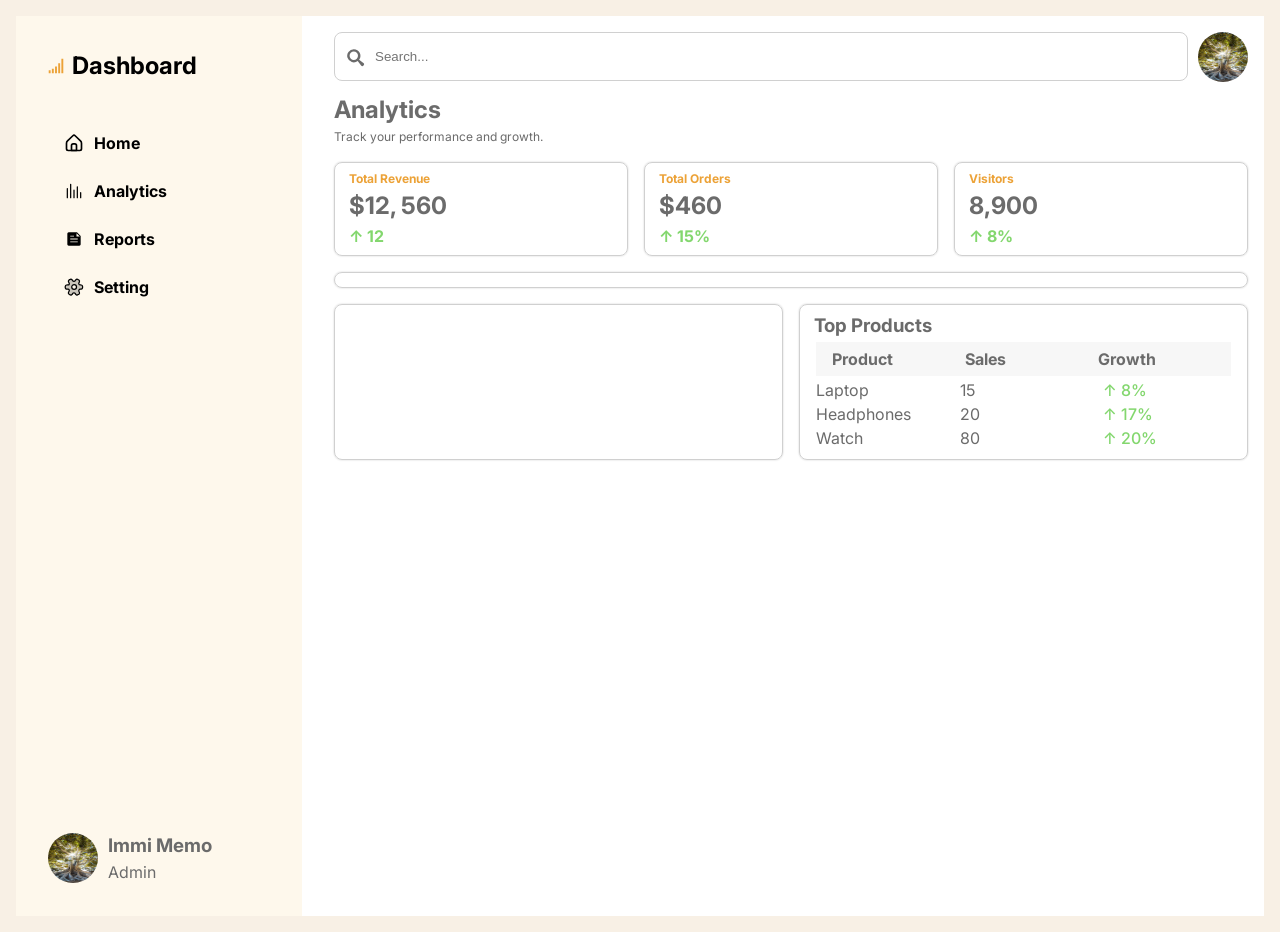
==== analytics.html @ 78d461d9 "Added a resuable styles file, built the analytics page, improved the UI and squashed some bugs" ====
<!doctype html>
<html lang="en">
  <head>
    <meta charset="UTF-8" />
    <meta name="viewport" content="width=device-width, initial-scale=1.0" />
    <title>Document</title>
    <link rel="stylesheet" href="css/analytics.css" />

    <!-- Google font family link 'Inter' -->
    <link rel="preconnect" href="https://fonts.googleapis.com" />
    <link rel="preconnect" href="https://fonts.gstatic.com" crossorigin />
    <link
      href="https://fonts.googleapis.com/css2?family=Inter:ital,opsz,wght@0,14..32,100..900;1,14..32,100..900&family=Lato:wght@100;300;400;700;900&family=Open+Sans:ital,wght@0,300..800;1,300..800&family=Poppins:ital,wght@0,300;0,400;0,500;0,600;0,700;0,900;1,300;1,400&family=Roboto+Serif:ital,opsz,wght@0,8..144,100..900;1,8..144,100..900&display=swap"
      rel="stylesheet"
    />
  </head>
  <body>
    <!-- Outer dashboard layout -->
    <section class="dashboard">
      <!-- Aside / Sidebar -->

      <aside class="aside" id="sidebar">
        <!-- Sidebar Heading -->
        <div class="dashboard-title">
          <svg
            xmlns="http://www.w3.org/2000/svg"
            width="1em"
            height="1em"
            viewBox="0 0 512 512"
            class="dashboard-icon"
          >
            <path d="M0 0h512v512H0z" fill="none" />
            <path
              fill="currentColor"
              d="M428.4 27.8v456.4h60.9V27.8zM327 168.2v316h60.8v-316zM225.4 273.6v210.6h61V273.6zM124 343.8v140.4h60.9V343.8zM22.67 394.9v89.3h60.84v-89.3z"
            />
          </svg>

          <h2>Dashboard</h2>
        </div>

        <!-- Sidebar menu links -->
        <ul class="sidebar-menu">
          <li>
            <a href="home.html">
              <svg
                xmlns="http://www.w3.org/2000/svg"
                width="1em"
                height="1em"
                viewBox="0 0 24 24"
              >
                <path d="M0 0h24v24H0z" fill="none" />
                <g
                  fill="none"
                  stroke="currentColor"
                  stroke-linecap="round"
                  stroke-linejoin="round"
                  stroke-width="2"
                >
                  <path
                    d="M21 19v-6.733a4 4 0 0 0-1.245-2.9L13.378 3.31a2 2 0 0 0-2.755 0L4.245 9.367A4 4 0 0 0 3 12.267V19a2 2 0 0 0 2 2h14a2 2 0 0 0 2-2"
                  />
                  <path d="M9 15a2 2 0 0 1 2-2h2a2 2 0 0 1 2 2v6H9z" />
                </g>
              </svg>
              Home
            </a>
          </li>

          <li>
            <a href="analytics.html">
              <svg
                xmlns="http://www.w3.org/2000/svg"
                width="1em"
                height="1em"
                viewBox="0 0 24 24"
              >
                <path d="M0 0h24v24H0z" fill="none" />
                <path
                  fill="none"
                  stroke="currentColor"
                  stroke-linecap="round"
                  stroke-linejoin="round"
                  stroke-width="1.5"
                  d="M4 9v11M8 4v16m4-9v9m4-13v13m4-6v6"
                />
              </svg>
              Analytics
            </a>
          </li>

          <li>
            <a href="reports.html">
              <svg
                xmlns="http://www.w3.org/2000/svg"
                width="1em"
                height="1em"
                viewBox="0 0 24 24"
              >
                <path d="M0 0h24v24H0z" fill="none" />
                <path
                  fill="currentColor"
                  d="M5.616 20q-.691 0-1.153-.462T4 18.384V5.616q0-.691.463-1.153T5.616 4h9.961L20 8.423v9.962q0 .69-.462 1.153T18.384 20zM7.5 16h9v-1h-9zm0-3.5h9v-1h-9zM15 9h4l-4-4zM7.5 9H12V8H7.5z"
                />
              </svg>
              Reports
            </a>
          </li>

          <li>
            <a href="setting.html">
              <svg
                xmlns="http://www.w3.org/2000/svg"
                width="1em"
                height="1em"
                viewBox="0 0 24 24"
              >
                <path d="M0 0h24v24H0z" fill="none" />
                <g fill="none">
                  <path
                    fill="currentColor"
                    fill-rule="evenodd"
                    d="M1.48 12.67c0 .94 0 1.41.3 1.7c.29.3.76.3 1.7.3h1.45c.27 0 .4 0 .52.03a1 1 0 0 1 .47.27c.09.09.16.2.29.43s.2.35.23.47a1 1 0 0 1 0 .54c-.03.12-.1.24-.23.47l-.67 1.15c-.47.82-.7 1.23-.6 1.63c.11.4.52.63 1.34 1.1l.95.55c.81.47 1.22.7 1.62.6s.64-.51 1.1-1.33l.41-.7c.24-.4.35-.6.53-.73l.16-.1c.2-.09.43-.09.9-.09c.45 0 .69 0 .88.1l.17.09c.17.12.29.32.52.72l.4.7c.48.83.71 1.23 1.11 1.34c.4.1.81-.13 1.63-.6l.95-.55c.82-.47 1.22-.7 1.33-1.1c.1-.4-.13-.81-.6-1.63l-.41-.71c-.28-.5-.42-.74-.43-1q0-.15.04-.3c.07-.24.27-.44.67-.84c.22-.22.33-.33.46-.4l.17-.07c.15-.04.3-.04.62-.04h.82c.95 0 1.42 0 1.71-.3c.3-.29.3-.76.3-1.7v-1.1c0-.94 0-1.41-.3-1.7s-.76-.3-1.7-.3h-.83c-.32 0-.47 0-.62-.04l-.17-.08a2 2 0 0 1-.46-.4c-.4-.4-.6-.6-.67-.84a1 1 0 0 1-.04-.3c0-.26.15-.5.43-.99l.41-.71c.47-.82.7-1.23.6-1.63s-.51-.64-1.33-1.1l-.95-.55c-.82-.48-1.23-.71-1.63-.6s-.63.51-1.1 1.33l-.41.7c-.23.4-.35.6-.52.73l-.17.1c-.2.08-.43.08-.89.08s-.7 0-.89-.09l-.16-.1c-.18-.12-.3-.32-.53-.72l-.4-.7c-.47-.82-.71-1.23-1.11-1.33s-.8.12-1.62.6l-.95.54c-.82.47-1.23.71-1.34 1.11c-.1.4.13.8.6 1.63l.67 1.15c.13.23.2.34.23.46a1 1 0 0 1 0 .55c-.03.12-.1.23-.23.46s-.2.35-.29.44a1 1 0 0 1-.47.27c-.12.03-.25.03-.52.03H3.48c-.94 0-1.41 0-1.7.3c-.3.29-.3.76-.3 1.7zm7.8-.55a2.87 2.87 0 1 0 5.75 0a2.87 2.87 0 0 0-5.75 0"
                    clip-rule="evenodd"
                    opacity=".2"
                  />
                  <path
                    stroke="currentColor"
                    stroke-linecap="round"
                    stroke-linejoin="round"
                    stroke-width="1.5"
                    d="M12.15 9.24a2.87 2.87 0 0 0-2.87 2.88a2.87 2.87 0 1 0 2.87-2.88"
                  />
                  <path
                    stroke="currentColor"
                    stroke-linecap="round"
                    stroke-linejoin="round"
                    stroke-width="1.5"
                    d="M4.03 14.67h.9a1.47 1.47 0 0 1 1.28 2.2l-.4.69a6 6 0 0 0-.44.86a2 2 0 0 0 .56 2.09c.16.14.38.27.82.53l.08.05c.37.2.55.31.72.37a2 2 0 0 0 2.2-.6c.12-.13.22-.3.43-.67l.18-.32a1.82 1.82 0 0 1 3.16 0l.18.32c.21.36.32.54.43.68a2 2 0 0 0 2.2.59c.18-.06.36-.16.72-.37l.24-.14c.3-.17.44-.26.56-.35a2 2 0 0 0 .62-2.31a5 5 0 0 0-.31-.58l-.23-.4a1.77 1.77 0 0 1 1.53-2.64h.3c.49 0 .73 0 .93-.04a2 2 0 0 0 1.55-1.56c.04-.2.04-.44.04-.92v-.06c0-.48 0-.72-.04-.92A2 2 0 0 0 20.7 9.6c-.2-.04-.44-.04-.92-.04h-.31a1.77 1.77 0 0 1-1.53-2.65l.23-.4c.17-.3.25-.44.3-.57a2 2 0 0 0-.61-2.32a5 5 0 0 0-.56-.34l-.24-.14c-.36-.2-.54-.31-.71-.37a2 2 0 0 0-2.2.59a5 5 0 0 0-.44.68l-.18.31a1.82 1.82 0 0 1-3.16 0l-.18-.31a5 5 0 0 0-.43-.68a2 2 0 0 0-2.2-.6a7 7 0 0 0-.72.38l-.08.05c-.44.25-.66.38-.82.53a2 2 0 0 0-.56 2.08c.07.2.2.43.45.87l.39.68a1.48 1.48 0 0 1-1.28 2.21h-.9c-.51 0-.77 0-.98.05a2 2 0 0 0-1.52 1.52c-.05.21-.05.47-.05.98c0 .5 0 .76.05.97a2 2 0 0 0 1.52 1.53c.21.05.47.05.98.05"
                  />
                </g>
              </svg>

              Setting
            </a>
          </li>
        </ul>

        <!-- Sidebar Profile -->
        <div class="profile-container">
          <!-- Image container -->
          <div class="image-container">
            <img src="./assests/images/nature.jpg" alt="" />
          </div>

          <section>
            <h3>Immi Memo</h3>
            <p>Admin</p>
          </section>
        </div>
      </aside>

      <!-- Main content -->
      <main>
        <!-- Header -->
        <header class="header">
          <!-- Search input -->
          <div class="search-container">
            <svg
              xmlns="http://www.w3.org/2000/svg"
              width="1em"
              height="1em"
              viewBox="0 0 16 16"
              class="search-icon"
            >
              <path d="M0 0h16v16H0z" fill="none" />
              <path
                fill="currentColor"
                d="M6.5 1a5.5 5.5 0 0 1 4.437 8.749l3.556 2.846a1.351 1.351 0 1 1-1.898 1.898l-2.846-3.556A5.5 5.5 0 1 1 6.5 1m0 2a3.5 3.5 0 1 0 0 7a3.5 3.5 0 0 0 0-7"
              />
            </svg>

            <input
              type="search"
              name="search"
              id="search"
              placeholder="Search..."
            />
          </div>

          <!-- Profile -->
          <div class="header-profile-container">
            <img src="./assests/images/nature.jpg" alt="" />
          </div>
        </header>

        <!-- Stats Cards -->
        <section>
          <div class="analytics">
            <h2>Analytics</h2>
            <p>Track your performance and growth.</p>
          </div>

          <div class="stats-cards">
            <div class="card">
              <p>Total Revenue</p>
              <p>$12, 560</p>
              <p>↑ 12</p>
            </div>

            <div class="card">
              <p>Total Orders</p>
              <p>$460</p>
              <p>↑ 15%</p>
            </div>

            <div class="card">
              <p>Visitors</p>
              <p>8,900</p>
              <p>↑ 8%</p>
            </div>
          </div>
        </section>

        <!-- Graph -->
        <section>
          <div class="card"></div>
        </section>

        <!-- Orders -->
        <section>
          <div class="overview-breakdown">
            <div class="card"></div>
            <div class="card">
              <table class="table">
                <h3>Top Products</h3>
                <thead>
                  <tr>
                    <th>Product</th>
                    <th>Sales</th>
                    <th>Growth</th>
                  </tr>
                </thead>
                <tbody>
                  <tr>
                    <td>Laptop</td>
                    <td>15</td>
                    <td>↑ 8%</td>
                  </tr>

                  <tr>
                    <td>Headphones</td>
                    <td>20</td>
                    <td>↑ 17%</td>
                  </tr>

                  <tr>
                    <td>Watch</td>
                    <td>80</td>
                    <td>↑ 20%</td>
                  </tr>
                </tbody>
              </table>
            </div>
          </div>
        </section>
      </main>
    </section>
  </body>
</html>
---- css/analytics.css ----
@import "resusable.css";

.stats-cards {
  gap: 1rem;
  margin-bottom: 1rem;
}

.analytics {
  margin-bottom: 1rem;
}

.analytics p {
  color: #6b6b6b;
  font-size: 12px;
  font-weight: 400;
}

.card {
  flex: 1;
}

.overview-breakdown {
  display: flex;
  flex-direction: column;
  gap: 1rem;
  margin-top: 1rem;
}

.table {
  width: 100%;
}

.table tr {
  display: grid;
  grid-template-columns: repeat(3, minmax(0, 1fr));
  /* justify-content: space-between; */
  text-align: left;
  gap: 1rem;
}

.table thead tr{
    background-color: #f7f7f7;
    padding: 5px 1rem;
}

.table tbody tr td:last-child{
    color: #83d76e;
    font-weight: 500;
}

@media screen and (min-width: 768px) {
  .overview-breakdown {
    flex-direction: row;
  }

  /* .table tr {
        grid-template-columns: repeat(2, 1fr);
    } */
}

/* @media screen and (min-width: 1024px) {
    .table tr {
        grid-template-columns: repeat(3, 1fr);
    }
    
} */
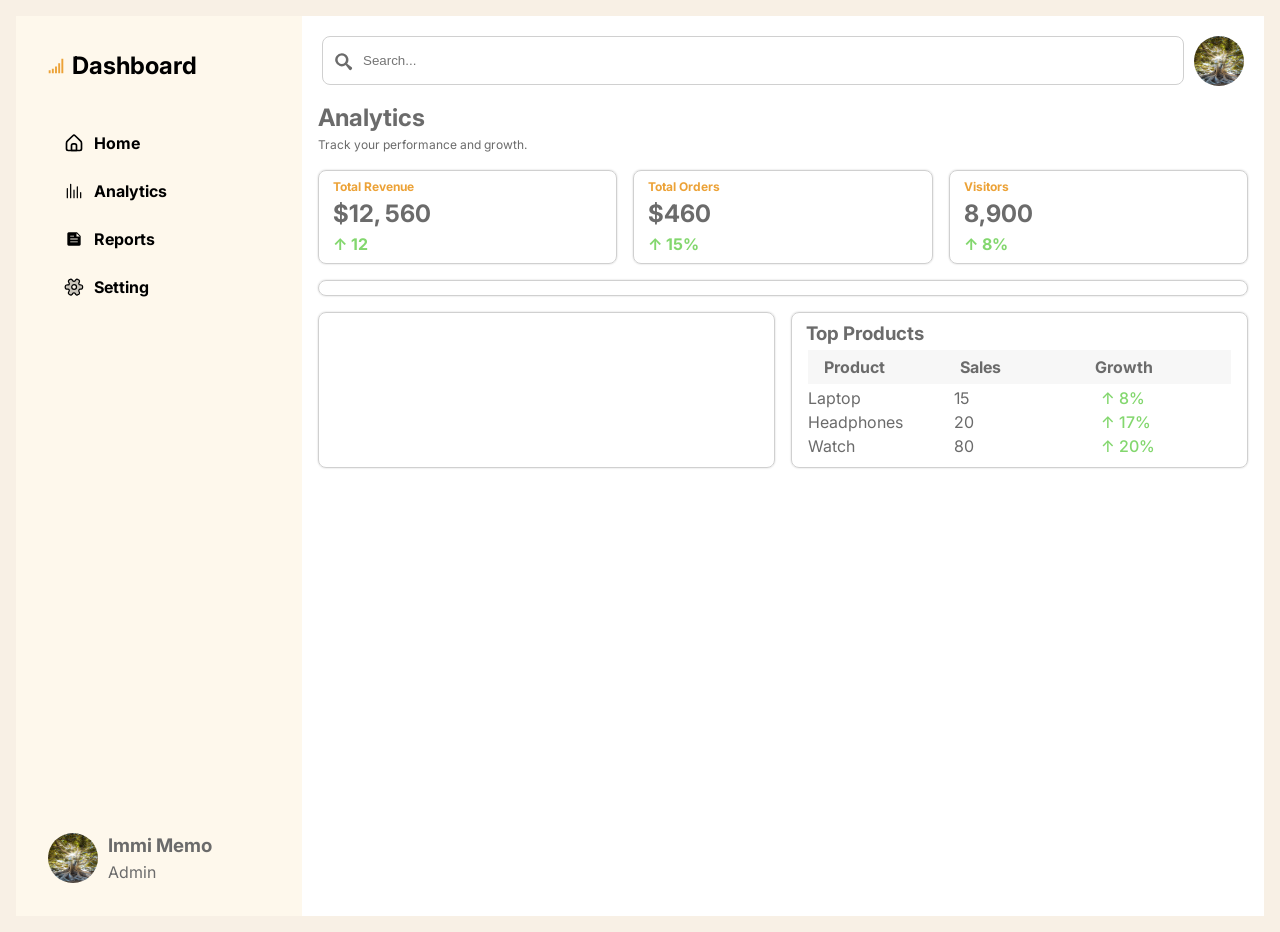
==== commit f1e9fc92: "Add responsive sidebar menu" ====
--- a/analytics.html
+++ b/analytics.html
@@ -21,22 +21,45 @@
 
       <aside class="aside" id="sidebar">
         <!-- Sidebar Heading -->
-        <div class="dashboard-title">
-          <svg
-            xmlns="http://www.w3.org/2000/svg"
-            width="1em"
-            height="1em"
-            viewBox="0 0 512 512"
-            class="dashboard-icon"
-          >
-            <path d="M0 0h512v512H0z" fill="none" />
-            <path
-              fill="currentColor"
-              d="M428.4 27.8v456.4h60.9V27.8zM327 168.2v316h60.8v-316zM225.4 273.6v210.6h61V273.6zM124 343.8v140.4h60.9V343.8zM22.67 394.9v89.3h60.84v-89.3z"
-            />
-          </svg>
-
-          <h2>Dashboard</h2>
+
+        <!-- Sidebar heading and close button container -->
+        <div class="dashboard-title-close">
+          <div class="dashboard-title">
+            <svg
+              xmlns="http://www.w3.org/2000/svg"
+              width="1em"
+              height="1em"
+              viewBox="0 0 512 512"
+              class="dashboard-icon"
+            >
+              <path d="M0 0h512v512H0z" fill="none" />
+              <path
+                fill="currentColor"
+                d="M428.4 27.8v456.4h60.9V27.8zM327 168.2v316h60.8v-316zM225.4 273.6v210.6h61V273.6zM124 343.8v140.4h60.9V343.8zM22.67 394.9v89.3h60.84v-89.3z"
+              />
+            </svg>
+
+            <h2>Dashboard</h2>
+          </div>
+
+          <button class="btn sidebar-menu-close">
+            <svg
+              xmlns="http://www.w3.org/2000/svg"
+              width="1em"
+              height="1em"
+              viewBox="0 0 32 32"
+            >
+              <path d="M0 0h32v32H0z" fill="none" />
+              <path
+                fill="none"
+                stroke="currentColor"
+                stroke-linecap="round"
+                stroke-linejoin="round"
+                stroke-width="2"
+                d="M2 30L30 2m0 28L2 2"
+              />
+            </svg>
+          </button>
         </div>
 
         <!-- Sidebar menu links -->
@@ -162,37 +185,58 @@
 
       <!-- Main content -->
       <main>
-        <!-- Header -->
-        <header class="header">
-          <!-- Search input -->
-          <div class="search-container">
+        <div class="hamburger-header-con">
+          <button class="btn sidebar-hamburger">
             <svg
               xmlns="http://www.w3.org/2000/svg"
               width="1em"
               height="1em"
               viewBox="0 0 16 16"
-              class="search-icon"
             >
               <path d="M0 0h16v16H0z" fill="none" />
               <path
-                fill="currentColor"
-                d="M6.5 1a5.5 5.5 0 0 1 4.437 8.749l3.556 2.846a1.351 1.351 0 1 1-1.898 1.898l-2.846-3.556A5.5 5.5 0 1 1 6.5 1m0 2a3.5 3.5 0 1 0 0 7a3.5 3.5 0 0 0 0-7"
+                fill="none"
+                stroke="currentColor"
+                stroke-linecap="round"
+                stroke-linejoin="round"
+                stroke-width="1.5"
+                d="m2.75 12.25h10.5m-10.5-4h10.5m-10.5-4h10.5"
               />
             </svg>
-
-            <input
-              type="search"
-              name="search"
-              id="search"
-              placeholder="Search..."
-            />
-          </div>
-
-          <!-- Profile -->
-          <div class="header-profile-container">
-            <img src="./assests/images/nature.jpg" alt="" />
-          </div>
-        </header>
+          </button>
+
+          <!-- Header -->
+          <header class="header">
+            <!-- Search input -->
+            <div class="search-container">
+              <svg
+                xmlns="http://www.w3.org/2000/svg"
+                width="1em"
+                height="1em"
+                viewBox="0 0 16 16"
+                class="search-icon"
+              >
+                <path d="M0 0h16v16H0z" fill="none" />
+                <path
+                  fill="currentColor"
+                  d="M6.5 1a5.5 5.5 0 0 1 4.437 8.749l3.556 2.846a1.351 1.351 0 1 1-1.898 1.898l-2.846-3.556A5.5 5.5 0 1 1 6.5 1m0 2a3.5 3.5 0 1 0 0 7a3.5 3.5 0 0 0 0-7"
+                />
+              </svg>
+
+              <input
+                type="search"
+                name="search"
+                id="search"
+                placeholder="Search..."
+              />
+            </div>
+
+            <!-- Profile -->
+            <div class="header-profile-container">
+              <img src="./assests/images/nature.jpg" alt="" />
+            </div>
+          </header>
+        </div>
 
         <!-- Stats Cards -->
         <section>
@@ -266,5 +310,7 @@
         </section>
       </main>
     </section>
+
+    <script src="script.js"></script>
   </body>
 </html>
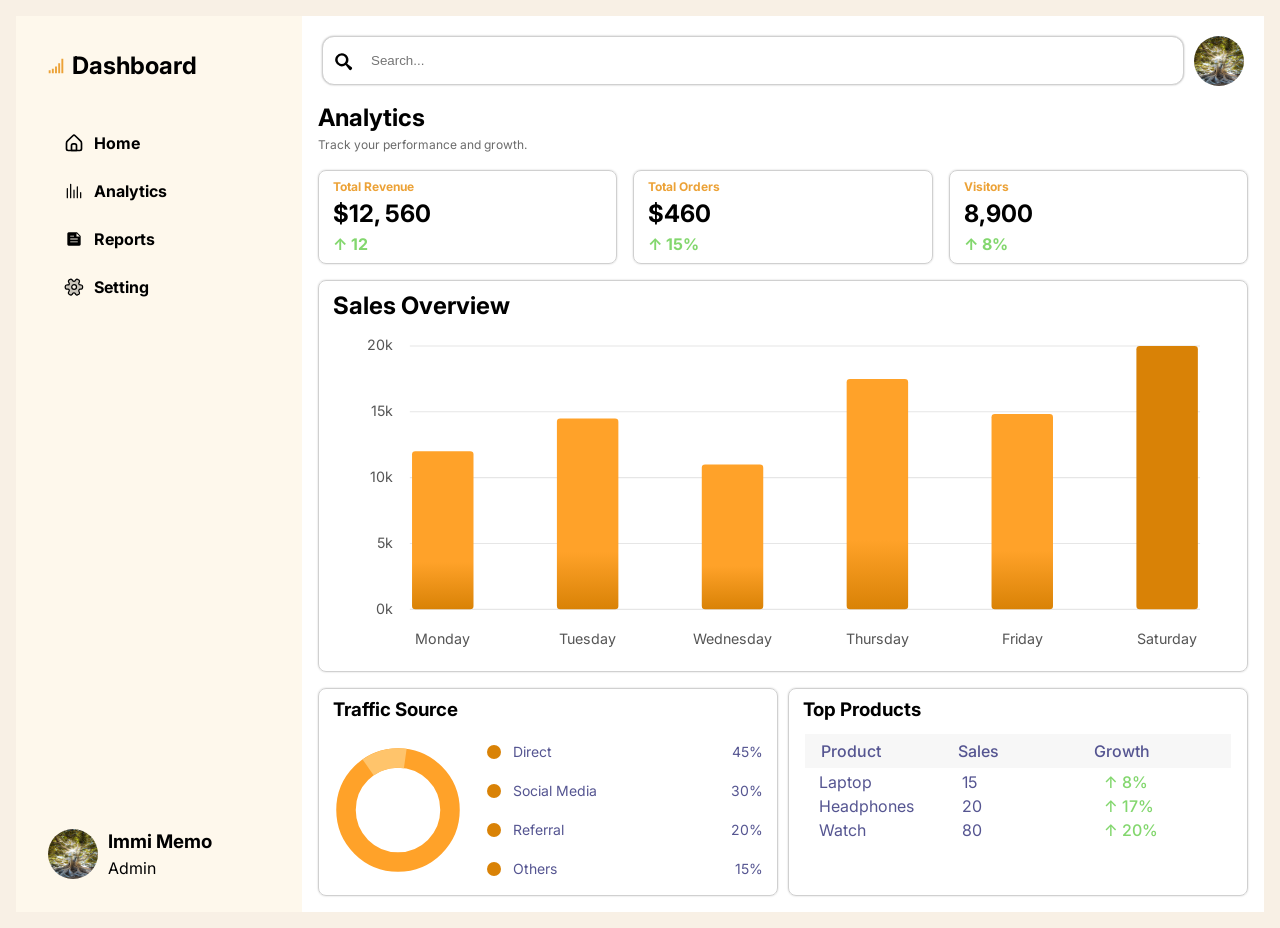
==== commit 7d8bd68d: "Added SVG icon, refactored the code, and improved the UI" ====
--- a/analytics.html
+++ b/analytics.html
@@ -131,7 +131,7 @@
           </li>
 
           <li>
-            <a href="setting.html">
+            <a href="settings.html">
               <svg
                 xmlns="http://www.w3.org/2000/svg"
                 width="1em"
@@ -268,21 +268,172 @@
 
         <!-- Graph -->
         <section>
-          <div class="card"></div>
+          <div class="card">
+            <div class="svg-heading">
+              <h2>Sales Overview</h2>
+            </div>
+            <svg
+              class="chart"
+              viewBox="0 0 820 310"
+              role="img"
+              aria-label="Sales this week, bar chart"
+            >
+              <defs>
+                <linearGradient id="barFill" x1="0" y1="0" x2="0" y2="1">
+                  <stop offset="0%" stop-color="#ffa229" />
+                  <stop offset="70%" stop-color="#ffa229" />
+                  <stop offset="100%" stop-color="#d98206" />
+                </linearGradient>
+              </defs>
+
+              <g>
+                <line x1="70" x2="790" y1="260" y2="260" class="grid" />
+                <text x="55" y="264" class="ylabel">0k</text>
+                <line x1="70" x2="790" y1="200" y2="200" class="grid" />
+                <text x="55" y="204" class="ylabel">5k</text>
+                <line x1="70" x2="790" y1="140" y2="140" class="grid" />
+                <text x="55" y="144" class="ylabel">10k</text>
+                <line x1="70" x2="790" y1="80" y2="80" class="grid" />
+                <text x="55" y="84" class="ylabel">15k</text>
+                <line x1="70" x2="790" y1="20" y2="20" class="grid" />
+                <text x="55" y="24" class="ylabel">20k</text>
+                <text x="100" y="292" class="xlabel">Monday</text>
+                <text x="232" y="292" class="xlabel">Tuesday</text>
+                <text x="364" y="292" class="xlabel">Wednesday</text>
+                <text x="496" y="292" class="xlabel">Thursday</text>
+                <text x="628" y="292" class="xlabel">Friday</text>
+                <text x="760" y="292" class="xlabel">Saturday</text>
+              </g>
+
+              <rect
+                x="72"
+                y="116"
+                width="56"
+                height="144"
+                rx="3"
+                fill="url(#barFill)"
+              >
+                <title>Monday: 12k</title>
+              </rect>
+              <rect
+                x="204"
+                y="86"
+                width="56"
+                height="174"
+                rx="3"
+                fill="url(#barFill)"
+              >
+                <title>Tuesday: 14.5k</title>
+              </rect>
+              <rect
+                x="336"
+                y="128"
+                width="56"
+                height="132"
+                rx="3"
+                fill="url(#barFill)"
+              >
+                <title>Wednesday: 11k</title>
+              </rect>
+              <rect
+                x="468"
+                y="50"
+                width="56"
+                height="210"
+                rx="3"
+                fill="url(#barFill)"
+              >
+                <title>Thursday: 17.5k</title>
+              </rect>
+              <rect
+                x="600"
+                y="82"
+                width="56"
+                height="178"
+                rx="3"
+                fill="url(#barFill)"
+              >
+                <title>Friday: 14.8k</title>
+              </rect>
+              <rect
+                x="732"
+                y="20"
+                width="56"
+                height="240"
+                rx="3"
+                fill="url(#barFill)"
+                class="top"
+              >
+                <title>Saturday: 20k</title>
+              </rect>
+            </svg>
+          </div>
         </section>
 
-        <!-- Orders -->
+        <!-- Traffic Source -->
         <section>
           <div class="overview-breakdown">
-            <div class="card"></div>
             <div class="card">
+              <div class="traffic-source-heading">
+                <h3>Traffic Source</h3>
+              </div>
+
+              <div class="traffic">
+                <!-- circumference = 2 * 3.14 * 48 = about 301.6 -->
+                <svg
+                  class="donut"
+                  viewBox="0 0 120 120"
+                  role="img"
+                  aria-label="Traffic source donut chart"
+                >
+                  <!-- full orange ring -->
+                  <circle class="ring ring-base" cx="60" cy="60" r="48" />
+
+                  <!-- lighter arc on top: 36 long, the rest is gap.
+             circles start at 3 o'clock, so rotate it up to the top-left -->
+                  <circle
+                    class="ring ring-light"
+                    cx="60"
+                    cy="60"
+                    r="48"
+                    stroke-dasharray="36 265.6"
+                    transform="rotate(-125 60 60)"
+                  />
+                </svg>
+
+                <ul class="legend">
+                  <li>
+                    <span class="dot"></span><span class="name">Direct</span
+                    ><span>45%</span>
+                  </li>
+                  <li>
+                    <span class="dot"></span
+                    ><span class="name">Social Media</span><span>30%</span>
+                  </li>
+                  <li>
+                    <span class="dot"></span><span class="name">Referral</span
+                    ><span>20%</span>
+                  </li>
+                  <li>
+                    <span class="dot"></span><span class="name">Others</span
+                    ><span>15%</span>
+                  </li>
+                </ul>
+              </div>
+            </div>
+
+            <!-- Orders -->
+            <div class="card">
+              <div class="table-heading">
+                <h3>Top Products</h3>
+              </div>
+
               <table class="table">
-                <h3>Top Products</h3>
                 <thead>
                   <tr>
-                    <th>Product</th>
-                    <th>Sales</th>
-                    <th>Growth</th>
+                    <td>Product</td>
+                    <td>Sales</td>
+                    <td>Growth</td>
                   </tr>
                 </thead>
                 <tbody>
--- a/css/analytics.css
+++ b/css/analytics.css
@@ -1,4 +1,4 @@
-@import "resusable.css";
+@import "reusable.css";
 
 .stats-cards {
   gap: 1rem;
@@ -19,33 +19,161 @@
   flex: 1;
 }
 
+.card p:first-child {
+  color: #eca237;
+  font-weight: bold;
+  font-size: 12px;
+}
+
+.card p:nth-child(2) {
+  font-size: 1.5rem;
+  font-weight: bolder;
+}
+
+.card p:last-child {
+  font-weight: bolder;
+  color: #83d76e;
+  font-size: 1rem;
+}
+
+/* SVG */
+/* makes the svg shrink with the card */
+.chart {
+  width: 100%;
+  height: auto;
+  display: block;
+}
+
+/* horizontal lines behind the bars */
+.grid {
+  stroke: #e6e6e6;
+  stroke-width: 1;
+}
+
+/* 0k, 5k, 10k... on the left */
+.ylabel {
+  font-size: 13px;
+  fill: #555;
+  text-anchor: end;
+}
+
+/* Monday, Tuesday... under the bars */
+.xlabel {
+  font-size: 13px;
+  fill: #555;
+  text-anchor: middle;
+}
+
+/* saturday's bar is the darker one.
+  css beats the fill="" attribute on the rect, so this just works */
+.top {
+  fill: #d98206;
+}
+
+/* small hover feedback */
+.chart rect {
+  transition: opacity 0.2s;
+}
+
+.chart rect:hover {
+  opacity: 0.8;
+}
+
 .overview-breakdown {
   display: flex;
   flex-direction: column;
-  gap: 1rem;
+  gap: 10px;
   margin-top: 1rem;
+}
+
+/* Traffic source Chart */
+.traffic-source-heading {
+  margin-bottom: 0.5rem;
+}
+
+/* donut on the left, legend on the right */
+.traffic {
+  display: flex;
+  align-items: center;
+  gap: 24px;
+}
+
+.donut {
+  width: 130px;
+  height: 130px;
+  flex-shrink: 0;
+}
+
+/* both circles share the same size, only the colour and dash change */
+.ring {
+  fill: none;
+  stroke-width: 18;
+}
+
+.ring-base {
+  stroke: #ffa229;
+}
+.ring-light {
+  stroke: #ffc46b;
+}
+
+/* legend */
+.legend {
+  list-style: none;
+  flex: 1;
+  color: #555591;
+
+}
+
+.legend li {
+  display: flex;
+  align-items: center;
+  gap: 12px;
+  font-size: 14px;
+  padding: 9px 0;
+}
+
+.legend .dot {
+  width: 14px;
+  height: 14px;
+  border-radius: 50%;
+  background: #d98206;
+}
+
+.legend .name {
+  flex: 1;
 }
 
 .table {
   width: 100%;
 }
 
+.table-heading {
+  margin-bottom: 0.5rem;
+}
+
 .table tr {
   display: grid;
-  grid-template-columns: repeat(3, minmax(0, 1fr));
+  grid-template-columns: repeat(3, 1fr);
   /* justify-content: space-between; */
   text-align: left;
   gap: 1rem;
+  color: #555591;
 }
 
-.table thead tr{
-    background-color: #f7f7f7;
-    padding: 5px 1rem;
+.table thead tr {
+  background-color: #f7f7f7;
+  padding: 5px 1rem;
+  font-weight: 500;
 }
 
-.table tbody tr td:last-child{
-    color: #83d76e;
-    font-weight: 500;
+.table tbody tr {
+  padding-left: 14px;
+}
+
+.table tbody tr td:last-child {
+  color: #83d76e;
+  font-weight: 500;
 }
 
 @media screen and (min-width: 768px) {
@@ -61,6 +189,5 @@
 /* @media screen and (min-width: 1024px) {
     .table tr {
         grid-template-columns: repeat(3, 1fr);
-    }
-    
+    }  
 } */
